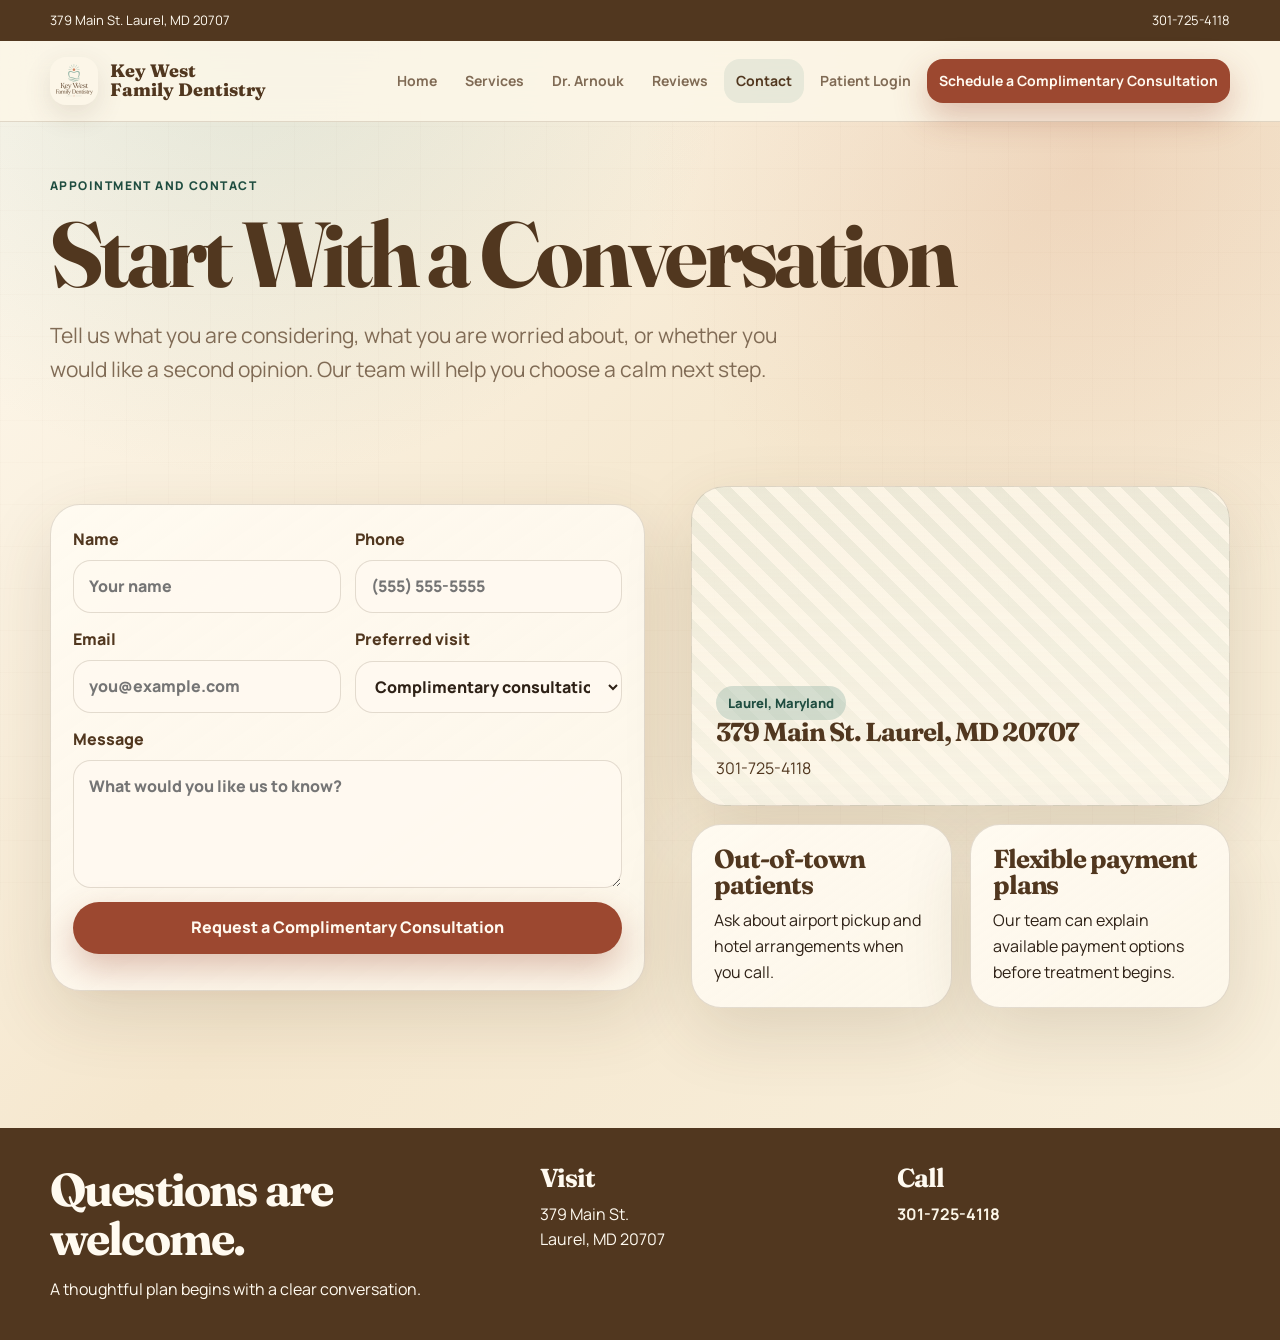
==== contact.html @ 3a90dc20 "Initial release: warm boutique redesign of caribbeandentist.com - 8 static pages (home, services, do" ====
<!doctype html>
<html lang="en">
  <head>
    <meta charset="utf-8">
    <meta name="viewport" content="width=device-width, initial-scale=1">
    <title>Schedule a Consultation | Key West Family Dentistry</title>
    <meta name="description" content="Request a complimentary dental consultation or second opinion with Key West Family Dentistry in Laurel, MD.">
    <link rel="preconnect" href="https://fonts.googleapis.com">
    <link rel="preconnect" href="https://fonts.gstatic.com" crossorigin>
    <link rel="stylesheet" href="styles.css">
  </head>
  <body>
    <div class="top-note"><div class="site-shell"><span>379 Main St. Laurel, MD 20707</span><a href="tel:3017254118">301-725-4118</a></div></div>
    <header class="nav-wrap">
      <nav class="nav site-shell" aria-label="Primary navigation">
        <a class="brand" href="index.html"><img class="brand-mark" src="assets/logo/logo-mark-192.png" width="48" height="48" alt=""><span>Key West<br>Family Dentistry</span></a>
        <button class="menu-toggle" type="button" aria-label="Open navigation" aria-expanded="false" data-menu-toggle><span></span></button>
        <div class="nav-links" data-nav-links>
          <a href="index.html">Home</a><a href="services.html">Services</a><a href="doctor.html">Dr. Arnouk</a><a href="reviews.html">Reviews</a><a class="active" href="contact.html">Contact</a><a href="login.html">Patient Login</a><a class="btn" href="contact.html">Schedule a Complimentary Consultation</a>
        </div>
      </nav>
    </header>
    <main>
      <section class="page-hero">
        <div class="site-shell">
          <p class="eyebrow">Appointment and contact</p>
          <h1>Start With a Conversation</h1>
          <p class="lede">Tell us what you are considering, what you are worried about, or whether you would like a second opinion. Our team will help you choose a calm next step.</p>
        </div>
      </section>
      <section class="section">
        <div class="site-shell split-grid reverse">
          <form class="form-card">
            <div class="form-grid two">
              <label>Name<input required name="name" autocomplete="name" placeholder="Your name"></label>
              <label>Phone<input required name="phone" autocomplete="tel" placeholder="(555) 555-5555"></label>
              <label>Email<input required type="email" name="email" autocomplete="email" placeholder="you@example.com"></label>
              <label>Preferred visit<select name="visit"><option>Complimentary consultation</option><option>Second opinion</option><option>Cosmetic dentistry</option><option>Restorative dentistry</option><option>Emergency concern</option></select></label>
            </div>
            <div class="form-grid" style="margin-top:14px">
              <label>Message<textarea name="message" placeholder="What would you like us to know?"></textarea></label>
              <button class="btn" type="submit">Request a Complimentary Consultation</button>
              <p class="small-link" data-form-message></p>
            </div>
          </form>
          <div>
            <div class="map-card">
              <span class="chip">Laurel, Maryland</span>
              <h3>379 Main St. Laurel, MD 20707</h3>
              <p><a href="tel:3017254118">301-725-4118</a></p>
            </div>
            <div class="grid-2" style="margin-top:18px">
              <article class="paper-card"><h3>Out-of-town patients</h3><p>Ask about airport pickup and hotel arrangements when you call.</p></article>
              <article class="paper-card"><h3>Flexible payment plans</h3><p>Our team can explain available payment options before treatment begins.</p></article>
            </div>
          </div>
        </div>
      </section>
    </main>
    <footer class="footer"><div class="site-shell footer-grid"><div><h2>Questions are welcome.</h2><p>A thoughtful plan begins with a clear conversation.</p></div><div><h3>Visit</h3><p>379 Main St.<br>Laurel, MD 20707</p></div><div><h3>Call</h3><p><a href="tel:3017254118">301-725-4118</a></p></div></div></footer>
    <script src="script.js"></script>
  </body>
</html>
---- styles.css ----
@import url("https://fonts.googleapis.com/css2?family=Fraunces:opsz,wght@9..144,500;9..144,650&family=Manrope:wght@400;500;600;700&display=swap");

:root {
  --sand: #ead8bd;
  --coconut: #fcf6e8;
  --cream: #fffaf0;
  --seafoam: #7fa99b;
  --seafoam-dark: #4f7b70;
  --seafoam-ink: #1f4d40;
  --terracotta: #c86f52;
  --terracotta-deep: #9c4830;
  --clay: #e6ad86;
  --walnut: #51371f;
  --ink: #2e2116;
  --muted: #806b55;
  --line: rgba(81, 55, 31, .16);
  --shadow: 0 24px 70px rgba(81, 55, 31, .14);
  --radius: 30px;
}

* {
  box-sizing: border-box;
}

:focus-visible {
  outline: 3px solid var(--terracotta);
  outline-offset: 3px;
  border-radius: 8px;
}

a:focus-visible,
button:focus-visible,
.btn:focus-visible,
.tab:focus-visible,
[data-menu-toggle]:focus-visible {
  outline-color: var(--terracotta);
}

input:focus-visible,
select:focus-visible,
textarea:focus-visible {
  outline: none;
}

html {
  scroll-behavior: smooth;
}

body {
  margin: 0;
  font-family: "Manrope", system-ui, sans-serif;
  color: var(--ink);
  background:
    radial-gradient(circle at 20% 0%, rgba(127, 169, 155, .22), transparent 30rem),
    radial-gradient(circle at 85% 12%, rgba(200, 111, 82, .15), transparent 28rem),
    linear-gradient(135deg, #fffaf0 0%, #f5e7ce 48%, #f9f1df 100%);
  line-height: 1.6;
}

body::before {
  position: fixed;
  inset: 0;
  z-index: -1;
  pointer-events: none;
  content: "";
  opacity: .38;
  background-image:
    linear-gradient(rgba(81, 55, 31, .04) 1px, transparent 1px),
    linear-gradient(90deg, rgba(81, 55, 31, .035) 1px, transparent 1px);
  background-size: 42px 42px;
}

a {
  color: inherit;
  text-decoration: none;
}

img {
  display: block;
  max-width: 100%;
  height: auto;
}

button,
input,
select,
textarea {
  font: inherit;
}

.site-shell {
  width: min(1180px, calc(100% - 32px));
  margin: 0 auto;
}

.top-note {
  padding: 10px 0;
  font-size: 13px;
  color: var(--cream);
  background: var(--walnut);
}

.top-note .site-shell {
  display: flex;
  justify-content: space-between;
  gap: 16px;
}

.nav-wrap {
  position: sticky;
  top: 0;
  z-index: 20;
  border-bottom: 1px solid var(--line);
  background: rgba(252, 246, 232, .88);
  backdrop-filter: blur(18px);
}

.nav {
  min-height: 80px;
  display: flex;
  align-items: center;
  justify-content: space-between;
  gap: 20px;
}

.brand {
  display: inline-flex;
  align-items: center;
  gap: 12px;
  font-weight: 800;
  color: var(--walnut);
  min-height: 44px;
}

.brand-mark {
  width: 48px;
  height: 48px;
  border-radius: 16px;
  object-fit: cover;
  background: var(--coconut);
  box-shadow: 0 10px 28px rgba(81, 55, 31, .12);
}

.brand span {
  display: block;
  font-family: "Fraunces", serif;
  font-size: 18px;
  line-height: 1.05;
}

.menu-toggle {
  display: inline-flex;
  min-width: 46px;
  min-height: 46px;
  align-items: center;
  justify-content: center;
  border: 1px solid var(--line);
  border-radius: 999px;
  color: var(--walnut);
  background: var(--cream);
}

.menu-toggle span,
.menu-toggle span::before,
.menu-toggle span::after {
  display: block;
  width: 20px;
  height: 2px;
  border-radius: 999px;
  background: currentColor;
}

.menu-toggle span::before,
.menu-toggle span::after {
  content: "";
  transform: translateY(-7px);
}

.menu-toggle span::after {
  transform: translateY(5px);
}

.nav-links {
  position: absolute;
  left: 16px;
  right: 16px;
  top: calc(100% + 10px);
  display: none;
  padding: 14px;
  border: 1px solid var(--line);
  border-radius: 26px;
  background: var(--cream);
  box-shadow: var(--shadow);
}

.nav-links.open {
  display: grid;
}

.nav-links a {
  display: flex;
  min-height: 44px;
  align-items: center;
  padding: 8px 12px;
  border-radius: 16px;
  color: var(--muted);
  font-weight: 700;
  font-size: 14px;
}

.nav-links a:hover,
.nav-links a.active {
  color: var(--walnut);
  background: rgba(127, 169, 155, .16);
}

.nav-links a.btn {
  color: var(--cream);
  background: var(--terracotta-deep);
}

.btn {
  display: inline-flex;
  min-height: 46px;
  align-items: center;
  justify-content: center;
  gap: 10px;
  border: 0;
  border-radius: 999px;
  padding: 13px 20px;
  font-weight: 800;
  color: var(--cream);
  cursor: pointer;
  background: var(--terracotta-deep);
  box-shadow: 0 14px 34px rgba(156, 72, 48, .32);
}

.btn:hover {
  transform: translateY(-1px);
}

.btn.secondary {
  color: var(--walnut);
  background: rgba(127, 169, 155, .18);
  box-shadow: none;
}

.btn.ghost {
  color: var(--walnut);
  background: var(--cream);
  border: 1px solid var(--line);
  box-shadow: none;
}

.hero {
  padding: 56px 0 36px;
}

.hero-grid,
.split-grid,
.auth-grid,
.dashboard-grid {
  display: grid;
  gap: 28px;
}

.eyebrow {
  margin: 0 0 14px;
  color: var(--seafoam-ink);
  font-weight: 800;
  letter-spacing: .12em;
  text-transform: uppercase;
  font-size: 12px;
}

h1,
h2,
h3 {
  font-family: "Fraunces", Georgia, serif;
  color: var(--walnut);
  line-height: .98;
  letter-spacing: -.04em;
}

h1 {
  margin: 0;
  font-size: clamp(44px, 13vw, 78px);
}

h2 {
  margin: 0 0 14px;
  font-size: clamp(34px, 9vw, 58px);
}

h3 {
  margin: 0 0 10px;
  font-size: 26px;
}

p {
  margin: 0;
}

.lede {
  margin-top: 20px;
  color: var(--muted);
  font-size: clamp(17px, 4vw, 21px);
  max-width: 670px;
}

.actions {
  display: flex;
  flex-wrap: wrap;
  gap: 12px;
  margin-top: 28px;
}

.hero-card,
.paper-card,
.form-card,
.portal-card,
.review-card,
.service-card {
  border: 1px solid var(--line);
  border-radius: var(--radius);
  background:
    linear-gradient(145deg, rgba(255, 250, 240, .92), rgba(252, 246, 232, .78)),
    var(--cream);
  box-shadow: var(--shadow);
}

.hero-card {
  overflow: hidden;
}

.hero-card img {
  width: 100%;
  aspect-ratio: 4 / 3;
  object-fit: cover;
}

.hero-card .card-note {
  display: grid;
  gap: 10px;
  padding: 22px;
}

.stat-strip {
  display: grid;
  gap: 14px;
  margin-top: 30px;
}

.stat {
  padding: 18px;
  border-radius: 24px;
  color: var(--walnut);
  background: rgba(255, 250, 240, .72);
  border: 1px solid var(--line);
}

.stat strong {
  display: block;
  font-family: "Fraunces", serif;
  font-size: 31px;
  line-height: 1;
}

.section {
  padding: 48px 0;
}

.section-head {
  display: grid;
  gap: 12px;
  margin-bottom: 26px;
}

.grid-3,
.grid-2,
.service-grid,
.review-grid {
  display: grid;
  gap: 18px;
}

.paper-card,
.service-card,
.review-card,
.portal-card {
  padding: 22px;
}

.icon {
  width: 48px;
  height: 48px;
  display: grid;
  place-items: center;
  margin-bottom: 16px;
  border-radius: 17px;
  background: rgba(127, 169, 155, .16);
}

.icon img {
  width: 28px;
  height: 28px;
}

.band {
  padding: 28px;
  border-radius: 34px;
  color: var(--cream);
  background:
    linear-gradient(120deg, rgba(81, 55, 31, .9), rgba(79, 123, 112, .88)),
    var(--walnut);
  box-shadow: var(--shadow);
}

.band h2,
.band h3,
.band p {
  color: inherit;
}

.media-frame {
  overflow: hidden;
  border-radius: 34px;
  border: 1px solid var(--line);
  background: var(--cream);
  box-shadow: var(--shadow);
}

.media-frame img {
  width: 100%;
  aspect-ratio: 5 / 4;
  object-fit: cover;
}

.quote {
  font-family: "Fraunces", serif;
  font-size: clamp(28px, 8vw, 48px);
  line-height: 1.08;
  color: var(--walnut);
}

.quote-card {
  padding: 28px;
  border-radius: 34px;
  background: rgba(127, 169, 155, .18);
}

.form-card {
  padding: 22px;
}

.form-card h1 {
  font-size: clamp(36px, 5vw, 56px);
  line-height: 1.05;
  letter-spacing: -.02em;
}

.form-grid {
  display: grid;
  gap: 14px;
}

label {
  display: grid;
  gap: 7px;
  color: var(--walnut);
  font-weight: 800;
}

input,
select,
textarea {
  width: 100%;
  min-height: 48px;
  border: 1px solid var(--line);
  border-radius: 18px;
  padding: 13px 15px;
  color: var(--ink);
  background: rgba(255, 250, 240, .86);
  outline: none;
}

textarea {
  min-height: 128px;
  resize: vertical;
}

input:focus,
select:focus,
textarea:focus {
  border-color: var(--seafoam);
  box-shadow: 0 0 0 4px rgba(127, 169, 155, .18);
}

.map-card {
  min-height: 320px;
  display: grid;
  align-content: end;
  padding: 24px;
  border-radius: 34px;
  color: var(--walnut);
  background:
    linear-gradient(rgba(252, 246, 232, .56), rgba(252, 246, 232, .86)),
    repeating-linear-gradient(45deg, rgba(127, 169, 155, .24) 0 12px, rgba(255, 250, 240, .55) 12px 24px);
  border: 1px solid var(--line);
  box-shadow: var(--shadow);
}

.tabs {
  display: flex;
  flex-wrap: wrap;
  gap: 10px;
  margin-bottom: 22px;
}

.tab {
  min-height: 44px;
  border: 1px solid var(--line);
  border-radius: 999px;
  padding: 10px 16px;
  color: var(--walnut);
  cursor: pointer;
  background: var(--cream);
  font-weight: 800;
}

.tab.active {
  color: var(--cream);
  background: var(--seafoam-ink);
}

.stars {
  display: flex;
  gap: 4px;
  margin-bottom: 14px;
}

.stars img {
  width: 18px;
  height: 18px;
}

.auth-grid {
  align-items: stretch;
}

.auth-side {
  position: relative;
  min-height: 480px;
  overflow: hidden;
  border-radius: 34px;
  background: var(--walnut);
  box-shadow: var(--shadow);
}

.auth-side img {
  position: absolute;
  inset: 0;
  width: 100%;
  height: 100%;
  object-fit: cover;
  opacity: .82;
}

.auth-side-content {
  position: absolute;
  left: 0;
  right: 0;
  bottom: 0;
  padding: 28px;
  color: var(--cream);
  background: linear-gradient(to top, rgba(46, 33, 22, .82) 0%, rgba(46, 33, 22, .55) 60%, transparent 100%);
}

.auth-side-content .eyebrow,
.auth-side-content h2,
.auth-side-content h3,
.auth-side-content p {
  color: var(--cream);
}

.relative {
  position: relative;
}

.small-link {
  color: var(--seafoam-ink);
  font-weight: 800;
}

.consent {
  display: flex;
  align-items: flex-start;
  gap: 12px;
  min-height: 48px;
  padding: 8px 4px;
  font-weight: 600;
  color: var(--ink);
}

.consent-box {
  width: 24px;
  min-width: 24px;
  min-height: 24px;
  height: 24px;
  margin: 12px 0;
  accent-color: var(--seafoam-ink);
}

.portal-nav {
  display: grid;
  gap: 10px;
}

.portal-nav a,
.portal-nav-disabled {
  min-height: 44px;
  display: flex;
  align-items: center;
  gap: 10px;
  padding: 12px 14px;
  border-radius: 16px;
  font-weight: 800;
  color: var(--muted);
  flex-wrap: wrap;
}

.portal-nav a[aria-disabled="true"],
.portal-nav-disabled {
  opacity: .68;
  pointer-events: none;
  cursor: default;
}

.btn.secondary[aria-disabled="true"] {
  opacity: .7;
  cursor: not-allowed;
  pointer-events: none;
}

.portal-nav a.active,
.portal-nav a:hover {
  color: var(--walnut);
  background: rgba(127, 169, 155, .18);
}

.chip {
  display: inline-flex;
  align-items: center;
  width: fit-content;
  min-height: 34px;
  border-radius: 999px;
  padding: 6px 12px;
  color: var(--seafoam-ink);
  background: rgba(127, 169, 155, .32);
  font-size: 13px;
  font-weight: 900;
}

.timeline {
  display: grid;
  gap: 14px;
}

.timeline-item {
  padding-left: 20px;
  border-left: 3px solid var(--seafoam);
}

.footer {
  margin-top: 48px;
  padding: 38px 0;
  color: var(--cream);
  background: var(--walnut);
}

.footer-grid {
  display: grid;
  gap: 24px;
}

.footer h2,
.footer h3,
.footer p {
  color: inherit;
}

.footer h2 {
  font-size: clamp(28px, 5vw, 46px);
  line-height: 1.05;
}

.footer a {
  color: var(--coconut);
  font-weight: 700;
}

.mini-list {
  display: grid;
  gap: 8px;
  padding: 0;
  margin: 14px 0 0;
  list-style: none;
}

.page-hero {
  padding: 54px 0 28px;
}

.page-hero .lede {
  max-width: 780px;
}

@media (min-width: 641px) {
  .site-shell {
    width: min(1180px, calc(100% - 48px));
  }

  .top-note .site-shell {
    flex-direction: row;
  }

  .stat-strip,
  .grid-2,
  .review-grid {
    grid-template-columns: repeat(2, minmax(0, 1fr));
  }

  .form-grid.two {
    grid-template-columns: repeat(2, minmax(0, 1fr));
  }

  .footer-grid {
    grid-template-columns: 1.4fr 1fr 1fr;
  }
}

@media (min-width: 1025px) {
  .menu-toggle {
    display: none;
  }

  .nav-links {
    position: static;
    display: flex;
    align-items: center;
    gap: 4px;
    padding: 0;
    border: 0;
    border-radius: 0;
    background: transparent;
    box-shadow: none;
  }

  .hero {
    padding: 88px 0 60px;
  }

  .hero-grid {
    grid-template-columns: 1.02fr .78fr;
    align-items: center;
    gap: 56px;
  }

  .split-grid {
    grid-template-columns: .95fr 1.05fr;
    align-items: center;
    gap: 46px;
  }

  .split-grid.reverse {
    grid-template-columns: 1.05fr .95fr;
  }

  .auth-grid {
    grid-template-columns: .92fr 1.08fr;
    gap: 40px;
  }

  .dashboard-grid {
    grid-template-columns: 260px 1fr;
    align-items: start;
  }

  .grid-3,
  .service-grid {
    grid-template-columns: repeat(3, minmax(0, 1fr));
  }

  .section {
    padding: 72px 0;
  }

  .section-head {
    grid-template-columns: .8fr 1fr;
    align-items: end;
  }

  h1 {
    font-size: clamp(72px, 7.2vw, 104px);
  }
}

@media (max-width: 640px) {
  .top-note .site-shell {
    display: grid;
  }

  .brand span {
    font-size: 16px;
  }

  .actions .btn,
  .actions .btn.secondary,
  .actions .btn.ghost {
    width: 100%;
  }

  .paper-card,
  .service-card,
  .review-card,
  .portal-card,
  .form-card,
  .band {
    padding: 20px;
    border-radius: 24px;
  }
}
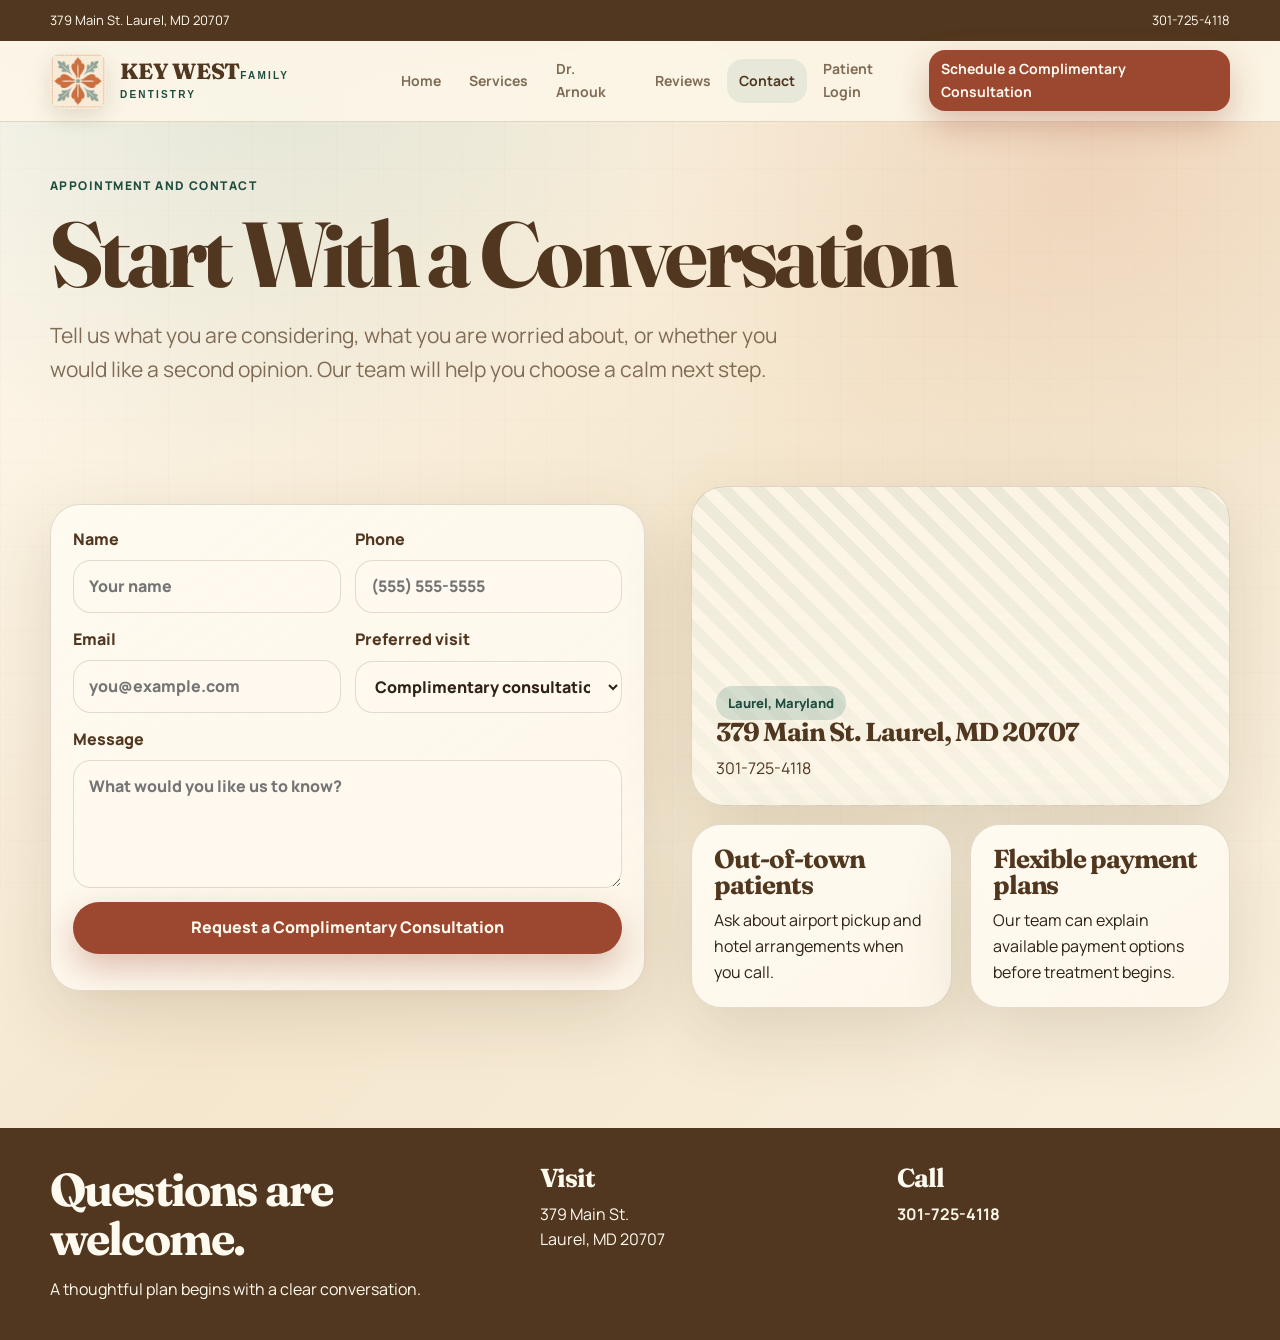
==== commit 1894e5bb: "Homepage v2: tile brand + still-life hero matching reference layout - Add Mediterranean ceramic tile" ====
--- a/contact.html
+++ b/contact.html
@@ -7,13 +7,14 @@
     <meta name="description" content="Request a complimentary dental consultation or second opinion with Key West Family Dentistry in Laurel, MD.">
     <link rel="preconnect" href="https://fonts.googleapis.com">
     <link rel="preconnect" href="https://fonts.gstatic.com" crossorigin>
+    <link rel="icon" href="assets/logo/logo-tile.png" type="image/png">
     <link rel="stylesheet" href="styles.css">
   </head>
   <body>
     <div class="top-note"><div class="site-shell"><span>379 Main St. Laurel, MD 20707</span><a href="tel:3017254118">301-725-4118</a></div></div>
     <header class="nav-wrap">
       <nav class="nav site-shell" aria-label="Primary navigation">
-        <a class="brand" href="index.html"><img class="brand-mark" src="assets/logo/logo-mark-192.png" width="48" height="48" alt=""><span>Key West<br>Family Dentistry</span></a>
+        <a class="brand brand-tile" href="index.html" aria-label="Key West Family Dentistry"><img class="brand-mark brand-mark-tile" src="assets/logo/logo-tile.png" width="48" height="48" alt=""><span class="brand-stack"><strong>KEY WEST</strong><small>FAMILY DENTISTRY</small></span></a>
         <button class="menu-toggle" type="button" aria-label="Open navigation" aria-expanded="false" data-menu-toggle><span></span></button>
         <div class="nav-links" data-nav-links>
           <a href="index.html">Home</a><a href="services.html">Services</a><a href="doctor.html">Dr. Arnouk</a><a href="reviews.html">Reviews</a><a class="active" href="contact.html">Contact</a><a href="login.html">Patient Login</a><a class="btn" href="contact.html">Schedule a Complimentary Consultation</a>
--- a/styles.css
+++ b/styles.css
@@ -829,4 +829,416 @@
     padding: 20px;
     border-radius: 24px;
   }
+}
+
+/* =====================================================================
+   Homepage v2 — tile-brand restoration of caribbeandentist.com mock
+   ===================================================================== */
+
+.page-home {
+  background: #f6ecda;
+}
+
+.home-header {
+  position: sticky;
+  top: 0;
+  z-index: 20;
+  background: #f6ecda;
+  backdrop-filter: none;
+  border-bottom: 1px solid rgba(81, 55, 31, .08);
+}
+
+.home-header .nav {
+  padding: 14px 0;
+}
+
+.brand-tile {
+  gap: 14px;
+}
+
+.brand-mark-tile {
+  width: 56px;
+  height: 56px;
+  border-radius: 12px;
+  background: transparent;
+  box-shadow: 0 8px 22px rgba(81, 55, 31, .14);
+  object-fit: cover;
+}
+
+.brand-stack {
+  display: grid;
+  line-height: 1;
+  gap: 4px;
+}
+
+.brand-stack strong {
+  font-family: "Fraunces", serif;
+  font-weight: 800;
+  font-size: 22px;
+  color: var(--walnut);
+  letter-spacing: -.01em;
+}
+
+.brand-stack small {
+  font-family: "Inter", sans-serif;
+  font-weight: 700;
+  font-size: 10px;
+  color: var(--seafoam-ink);
+  letter-spacing: .22em;
+}
+
+.login-pill {
+  display: inline-flex;
+  align-items: center;
+  gap: 8px;
+  padding: 10px 18px;
+  border: 1.5px solid var(--terracotta);
+  border-radius: 999px;
+  color: var(--terracotta-deep);
+  font-weight: 800;
+  font-size: 14px;
+  background: transparent;
+  white-space: nowrap;
+}
+
+.login-pill:hover {
+  background: rgba(200, 111, 82, .08);
+}
+
+.hero-tile {
+  padding: 56px 0 64px;
+}
+
+.hero-tile-grid {
+  display: grid;
+  gap: 32px;
+  align-items: center;
+}
+
+.hero-tile-copy h1 {
+  font-size: clamp(40px, 7.6vw, 70px);
+  line-height: 1.05;
+  letter-spacing: -.03em;
+  color: var(--walnut);
+  margin: 0;
+  text-wrap: balance;
+}
+
+.hero-tile-copy h1 em {
+  font-style: italic;
+  color: var(--walnut);
+}
+
+.hero-wave {
+  display: block;
+  margin: 20px 0 0;
+}
+
+.hero-tile-lede {
+  margin-top: 22px;
+  max-width: 540px;
+  font-size: clamp(17px, 2.2vw, 21px);
+  color: var(--muted);
+  line-height: 1.55;
+}
+
+.hero-cta {
+  background: var(--terracotta);
+  box-shadow: 0 14px 34px rgba(200, 111, 82, .32);
+  padding: 16px 26px;
+  font-size: 15px;
+}
+
+.hero-tile-media {
+  border-radius: 24px;
+  overflow: hidden;
+  box-shadow: 0 30px 70px rgba(81, 55, 31, .18);
+}
+
+.hero-tile-media img {
+  display: block;
+  width: 100%;
+  height: auto;
+  aspect-ratio: 1 / 1;
+  object-fit: cover;
+}
+
+.feature-strip {
+  padding: 28px 0 48px;
+  background: #f6ecda;
+}
+
+.feature-strip-grid {
+  display: grid;
+  gap: 28px;
+}
+
+.feature-item {
+  display: grid;
+  gap: 10px;
+  padding: 8px 4px;
+}
+
+.feature-item img {
+  width: 40px;
+  height: 40px;
+}
+
+.feature-item h3 {
+  margin: 0;
+  font-size: 17px;
+  letter-spacing: -.01em;
+  color: var(--walnut);
+}
+
+.feature-item p {
+  margin: 0;
+  color: var(--muted);
+  font-size: 14px;
+  line-height: 1.5;
+  max-width: 220px;
+}
+
+.review-band {
+  padding: 64px 0;
+  background: var(--seafoam);
+  color: var(--coconut);
+}
+
+.review-band-grid {
+  display: grid;
+  gap: 22px;
+}
+
+.review-band-card {
+  background: var(--coconut);
+  color: var(--walnut);
+  border-radius: 18px;
+  padding: 24px 22px;
+  box-shadow: 0 22px 40px rgba(31, 77, 64, .18);
+}
+
+.review-band-card .stars {
+  display: inline-flex;
+  gap: 2px;
+  margin-bottom: 12px;
+}
+
+.review-band-card p {
+  font-size: 15px;
+  line-height: 1.6;
+  color: var(--walnut);
+  margin: 0 0 14px;
+}
+
+.review-band-card footer {
+  font-weight: 800;
+  font-size: 14px;
+  color: var(--seafoam-ink);
+}
+
+.business-card {
+  position: relative;
+  background: var(--coconut);
+  overflow: hidden;
+}
+
+.business-card-tile {
+  position: absolute;
+  top: -32px;
+  right: -32px;
+  width: 140px;
+  height: 140px;
+  border-radius: 12px;
+  opacity: .28;
+  pointer-events: none;
+}
+
+.business-card ul {
+  list-style: none;
+  margin: 0;
+  padding: 0;
+  display: grid;
+  gap: 18px;
+  position: relative;
+}
+
+.business-card li {
+  display: flex;
+  gap: 12px;
+  align-items: flex-start;
+  color: var(--walnut);
+  font-size: 14px;
+  line-height: 1.45;
+}
+
+.business-card li svg {
+  flex: 0 0 auto;
+  color: var(--terracotta-deep);
+  margin-top: 2px;
+}
+
+.business-card a {
+  color: var(--walnut);
+  font-weight: 700;
+}
+
+.business-card a:hover {
+  color: var(--terracotta-deep);
+}
+
+.tagline-strip {
+  background: var(--walnut);
+  color: var(--coconut);
+  text-align: center;
+  padding: 22px 16px;
+}
+
+.tagline-strip p {
+  margin: 0;
+  font-family: "Fraunces", serif;
+  font-size: clamp(14px, 1.8vw, 18px);
+  letter-spacing: .14em;
+  text-transform: uppercase;
+  display: inline-flex;
+  gap: 12px;
+  align-items: center;
+  justify-content: center;
+  flex-wrap: wrap;
+}
+
+.tagline-strip img {
+  filter: brightness(0) invert(1);
+  opacity: .9;
+}
+
+/* Hide top-note and main footer on the home page (info lives in business card + tagline strip) */
+.page-home .top-note,
+.page-home .footer {
+  display: none;
+}
+
+/* Tablet — homepage */
+@media (min-width: 641px) {
+  .hero-tile-grid {
+    grid-template-columns: 1.05fr 1fr;
+    gap: 40px;
+  }
+
+  .feature-strip-grid {
+    grid-template-columns: repeat(3, minmax(0, 1fr));
+    gap: 28px 36px;
+  }
+
+  .review-band-grid {
+    grid-template-columns: repeat(2, minmax(0, 1fr));
+  }
+}
+
+/* Desktop — homepage */
+@media (min-width: 1025px) {
+  .home-header .nav-links {
+    position: static;
+    display: flex;
+    align-items: center;
+    gap: 30px;
+    padding: 0;
+    border: 0;
+    background: transparent;
+    box-shadow: none;
+  }
+
+  .home-header .nav-links a {
+    color: var(--walnut);
+    font-weight: 700;
+    font-size: 14px;
+    padding: 6px 2px;
+    background: transparent;
+    border-radius: 0;
+    position: relative;
+    letter-spacing: .01em;
+  }
+
+  .home-header .nav-links a.active::after {
+    content: "";
+    position: absolute;
+    left: 0;
+    right: 0;
+    bottom: -6px;
+    height: 2px;
+    background: var(--terracotta);
+    border-radius: 2px;
+  }
+
+  .home-header .nav-links a:hover {
+    color: var(--terracotta-deep);
+    background: transparent;
+  }
+
+  .home-header .nav-links .login-pill {
+    margin-left: 10px;
+  }
+
+  .home-header .nav-links .login-pill.active::after {
+    display: none;
+  }
+
+  .hero-tile {
+    padding: 80px 0 88px;
+  }
+
+  .hero-tile-grid {
+    grid-template-columns: 1.15fr 1fr;
+    gap: 60px;
+  }
+
+  .feature-strip-grid {
+    grid-template-columns: repeat(5, minmax(0, 1fr));
+    gap: 32px;
+  }
+
+  .feature-item {
+    padding: 6px 8px;
+    border-left: 1px solid rgba(81, 55, 31, .12);
+    padding-left: 22px;
+  }
+
+  .feature-item:first-child {
+    border-left: 0;
+    padding-left: 0;
+  }
+
+  .review-band-grid {
+    grid-template-columns: repeat(4, minmax(0, 1fr));
+    gap: 24px;
+  }
+
+  .review-band {
+    padding: 84px 0;
+  }
+}
+
+/* Mobile homepage tweaks */
+@media (max-width: 640px) {
+  .home-header .menu-toggle {
+    margin-left: auto;
+  }
+
+  .brand-stack strong {
+    font-size: 18px;
+  }
+
+  .brand-stack small {
+    font-size: 9px;
+    letter-spacing: .2em;
+  }
+
+  .brand-mark-tile {
+    width: 46px;
+    height: 46px;
+  }
+
+  .hero-cta {
+    width: 100%;
+  }
 }
